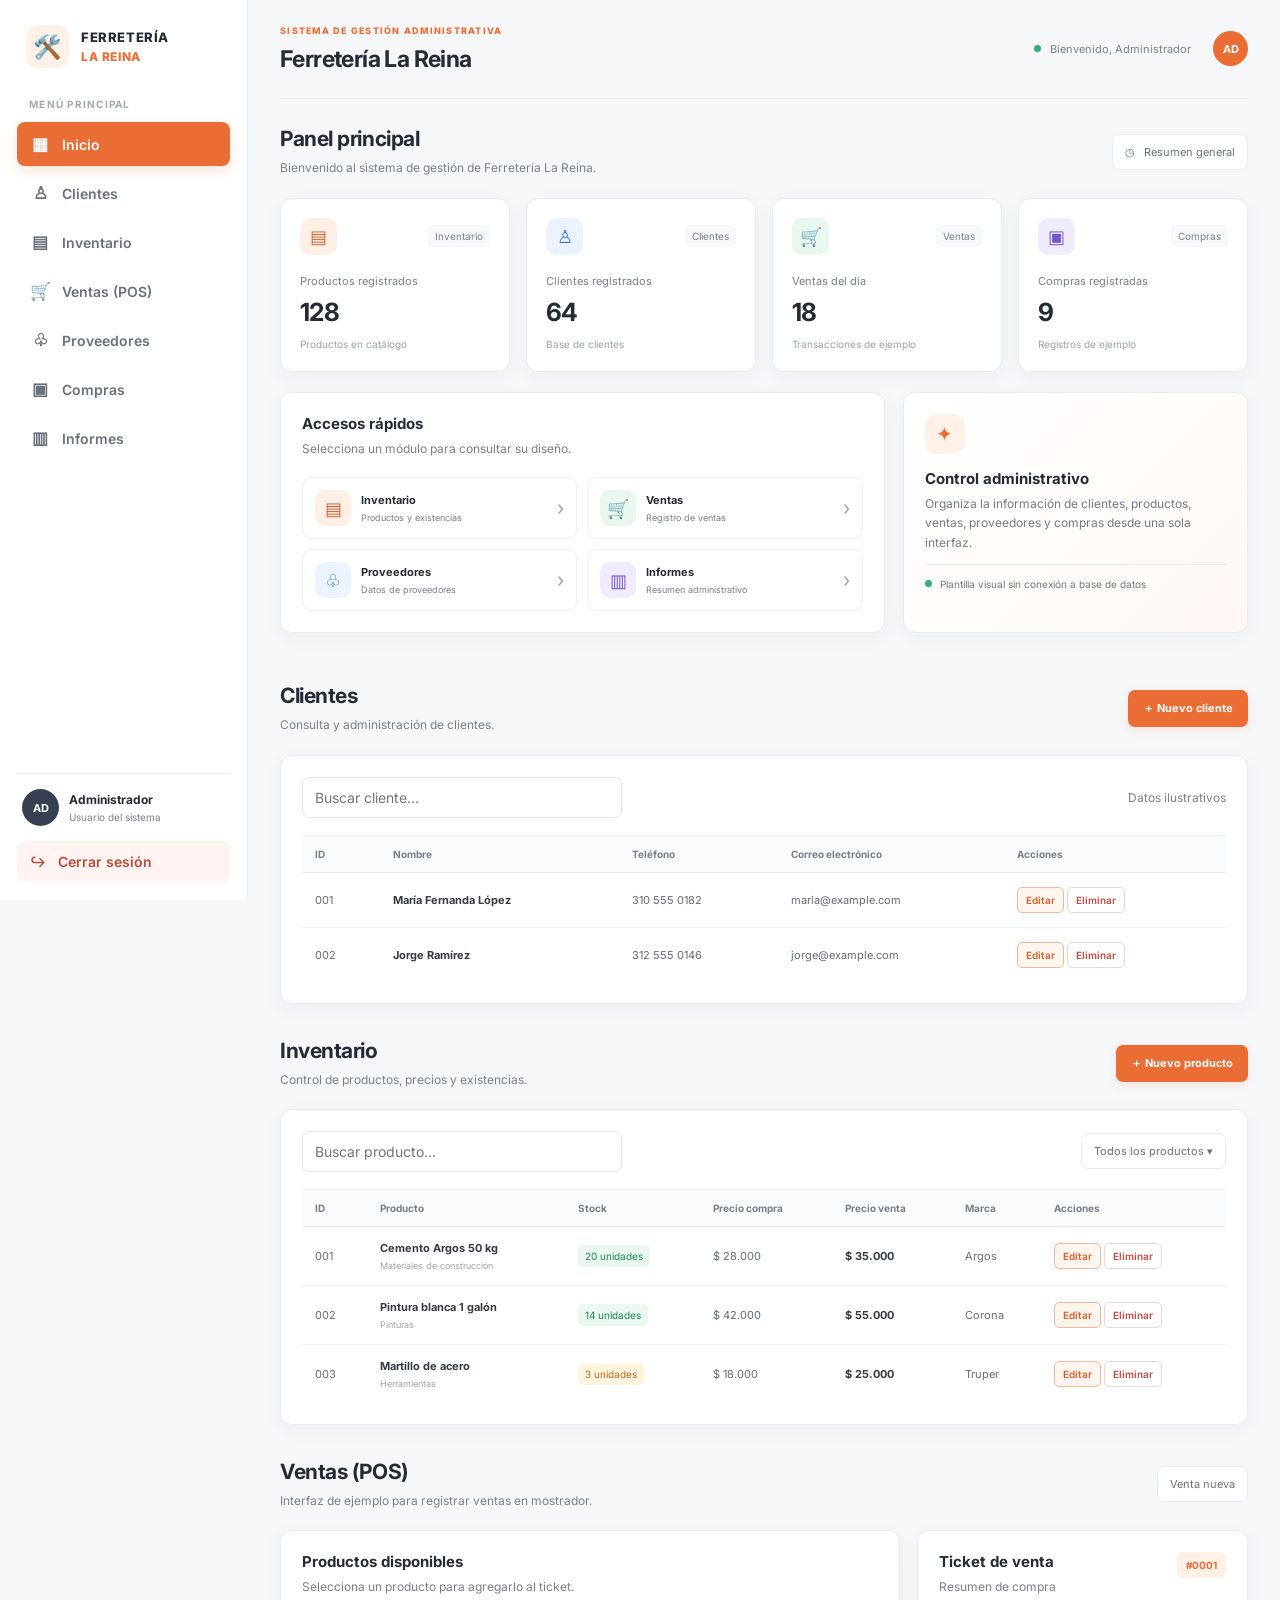
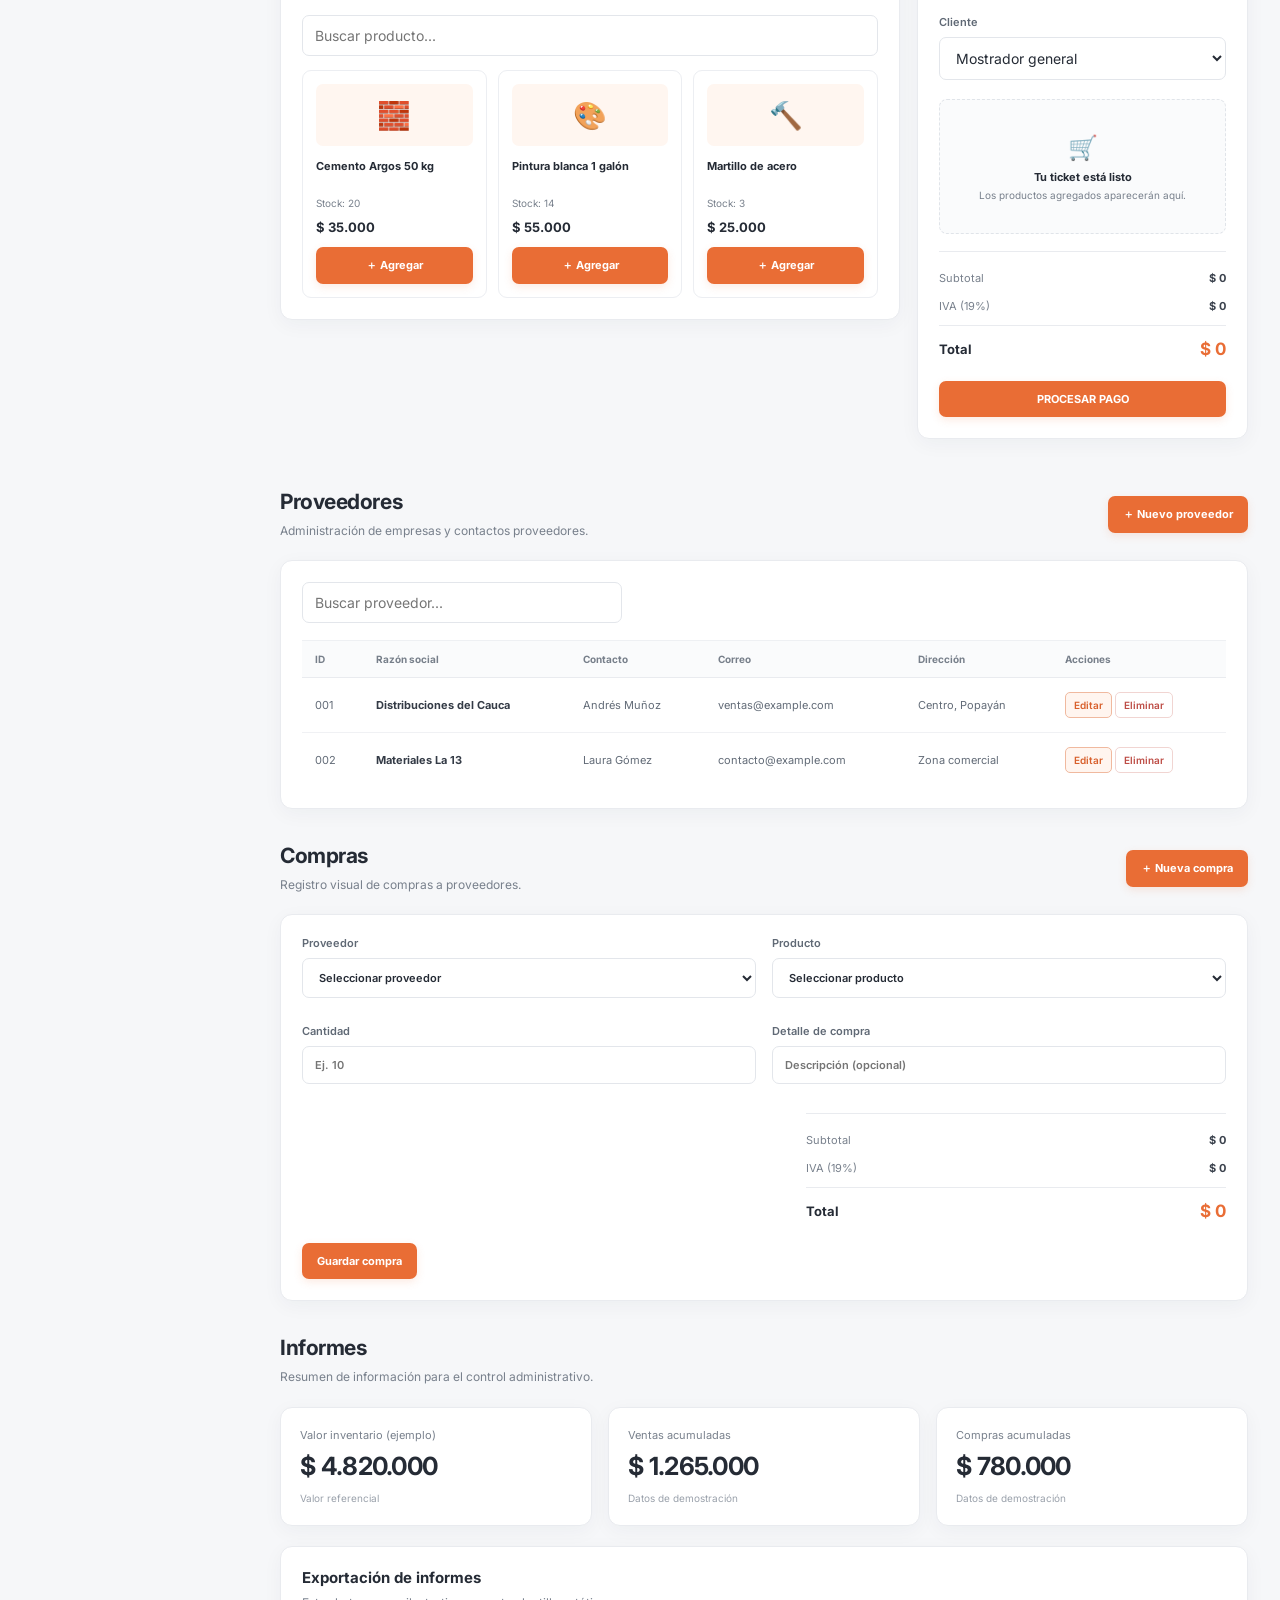
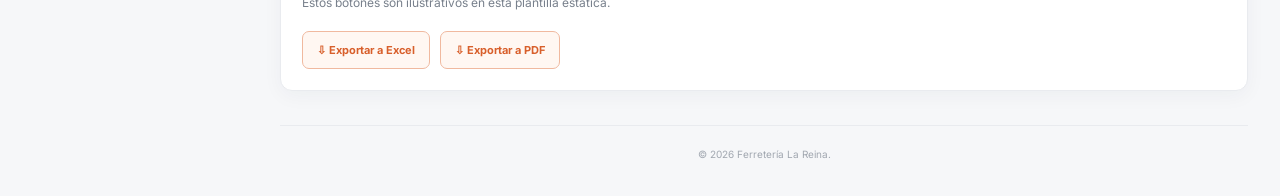
==== index.html @ 843c3f24 "Ejercicio 1: Registro de modificacion local" ====
<!DOCTYPE html>
<html lang="es">
<head>
  <meta charset="UTF-8">
  <meta name="viewport" content="width=device-width, initial-scale=1.0">
  <title>Ferretería La Reina | Plantilla administrativa</title>
  <link rel="stylesheet" href="estilos.css">
</head>
<body>
  <div class="app-shell">
    <aside class="sidebar">
      <a class="brand" href="#inicio" aria-label="Ferretería La Reina, inicio">
        <span class="brand-icon">🛠️</span>
        <span><strong>FERRETERÍA</strong><small>LA REINA</small></span>
      </a>

      <div class="menu-label">MENÚ PRINCIPAL</div>
      <nav class="menu">
        <a class="menu-link active" href="#inicio"><span class="menu-icon">▦</span> Inicio</a>
        <a class="menu-link" href="#clientes"><span class="menu-icon">♙</span> Clientes</a>
        <a class="menu-link" href="#inventario"><span class="menu-icon">▤</span> Inventario</a>
        <a class="menu-link" href="#ventas"><span class="menu-icon">🛒</span> Ventas (POS)</a>
        <a class="menu-link" href="#proveedores"><span class="menu-icon">♧</span> Proveedores</a>
        <a class="menu-link" href="#compras"><span class="menu-icon">▣</span> Compras</a>
        <a class="menu-link" href="#informes"><span class="menu-icon">▥</span> Informes</a>
      </nav>

      <div class="sidebar-bottom">
        <div class="user-mini">
          <div class="avatar">AD</div>
          <div><strong>Administrador</strong><small>Usuario del sistema</small></div>
        </div>
        <a class="logout" href="#inicio">↪ &nbsp; Cerrar sesión</a>
      </div>
    </aside>

    <main class="main-content">
      <header class="topbar">
        <div>
          <p class="eyebrow">SISTEMA DE GESTIÓN ADMINISTRATIVA</p>
          <h1>Ferretería La Reina</h1>
        </div>
        <div class="topbar-right">
          <span class="status-dot"></span><span class="status-text">Bienvenido, Administrador</span>
          <div class="top-avatar">AD</div>
        </div>
      </header>

      <section id="inicio" class="page-section">
        <div class="welcome-row">
          <div>
            <h2>Panel principal</h2>
            <p class="muted">Bienvenido al sistema de gestión de Ferretería La Reina.</p>
          </div>
          <span class="date-chip">◷ &nbsp; Resumen general</span>
        </div>

        <div class="stats-grid">
          <article class="stat-card">
            <div class="stat-top"><span class="stat-icon orange">▤</span><span class="stat-tag">Inventario</span></div>
            <p class="stat-label">Productos registrados</p><strong class="stat-value">128</strong>
            <p class="stat-foot">Productos en catálogo</p>
          </article>
          <article class="stat-card">
            <div class="stat-top"><span class="stat-icon blue">♙</span><span class="stat-tag">Clientes</span></div>
            <p class="stat-label">Clientes registrados</p><strong class="stat-value">64</strong>
            <p class="stat-foot">Base de clientes</p>
          </article>
          <article class="stat-card">
            <div class="stat-top"><span class="stat-icon green">🛒</span><span class="stat-tag">Ventas</span></div>
            <p class="stat-label">Ventas del día</p><strong class="stat-value">18</strong>
            <p class="stat-foot">Transacciones de ejemplo</p>
          </article>
          <article class="stat-card">
            <div class="stat-top"><span class="stat-icon purple">▣</span><span class="stat-tag">Compras</span></div>
            <p class="stat-label">Compras registradas</p><strong class="stat-value">9</strong>
            <p class="stat-foot">Registros de ejemplo</p>
          </article>
        </div>

        <div class="content-grid">
          <article class="panel">
            <div class="panel-heading"><div><h3>Accesos rápidos</h3><p class="muted">Selecciona un módulo para consultar su diseño.</p></div></div>
            <div class="quick-grid">
              <a href="#inventario" class="quick-link"><span class="quick-icon orange">▤</span><span><strong>Inventario</strong><small>Productos y existencias</small></span><span class="arrow">›</span></a>
              <a href="#ventas" class="quick-link"><span class="quick-icon green">🛒</span><span><strong>Ventas</strong><small>Registro de ventas</small></span><span class="arrow">›</span></a>
              <a href="#proveedores" class="quick-link"><span class="quick-icon blue">♧</span><span><strong>Proveedores</strong><small>Datos de proveedores</small></span><span class="arrow">›</span></a>
              <a href="#informes" class="quick-link"><span class="quick-icon purple">▥</span><span><strong>Informes</strong><small>Resumen administrativo</small></span><span class="arrow">›</span></a>
            </div>
          </article>
          <article class="panel notice-panel">
            <div class="notice-icon">✦</div>
            <h3>Control administrativo</h3>
            <p>Organiza la información de clientes, productos, ventas, proveedores y compras desde una sola interfaz.</p>
            <div class="notice-line"><span class="status-dot"></span> Plantilla visual sin conexión a base de datos</div>
          </article>
        </div>
      </section>

      <section id="clientes" class="page-section">
        <div class="section-heading"><div><h2>Clientes</h2><p class="muted">Consulta y administración de clientes.</p></div><button class="btn-primary" type="button">＋ Nuevo cliente</button></div>
        <div class="panel">
          <div class="toolbar"><input type="search" placeholder="Buscar cliente..." aria-label="Buscar cliente"><span class="muted">Datos ilustrativos</span></div>
          <div class="table-wrap"><table><thead><tr><th>ID</th><th>Nombre</th><th>Teléfono</th><th>Correo electrónico</th><th>Acciones</th></tr></thead><tbody>
            <tr><td>001</td><td><strong>María Fernanda López</strong></td><td>310 555 0182</td><td>maria@example.com</td><td><button class="btn-small">Editar</button> <button class="btn-small danger">Eliminar</button></td></tr>
            <tr><td>002</td><td><strong>Jorge Ramírez</strong></td><td>312 555 0146</td><td>jorge@example.com</td><td><button class="btn-small">Editar</button> <button class="btn-small danger">Eliminar</button></td></tr>
          </tbody></table></div>
        </div>
      </section>

      <section id="inventario" class="page-section">
        <div class="section-heading"><div><h2>Inventario</h2><p class="muted">Control de productos, precios y existencias.</p></div><button class="btn-primary" type="button">＋ Nuevo producto</button></div>
        <div class="panel">
          <div class="toolbar"><input type="search" placeholder="Buscar producto..." aria-label="Buscar producto"><span class="filter-chip">Todos los productos ▾</span></div>
          <div class="table-wrap"><table><thead><tr><th>ID</th><th>Producto</th><th>Stock</th><th>Precio compra</th><th>Precio venta</th><th>Marca</th><th>Acciones</th></tr></thead><tbody>
            <tr><td>001</td><td><strong>Cemento Argos 50 kg</strong><small class="cell-sub">Materiales de construcción</small></td><td><span class="stock good">20 unidades</span></td><td>$ 28.000</td><td><strong>$ 35.000</strong></td><td>Argos</td><td><button class="btn-small">Editar</button> <button class="btn-small danger">Eliminar</button></td></tr>
            <tr><td>002</td><td><strong>Pintura blanca 1 galón</strong><small class="cell-sub">Pinturas</small></td><td><span class="stock good">14 unidades</span></td><td>$ 42.000</td><td><strong>$ 55.000</strong></td><td>Corona</td><td><button class="btn-small">Editar</button> <button class="btn-small danger">Eliminar</button></td></tr>
            <tr><td>003</td><td><strong>Martillo de acero</strong><small class="cell-sub">Herramientas</small></td><td><span class="stock low">3 unidades</span></td><td>$ 18.000</td><td><strong>$ 25.000</strong></td><td>Truper</td><td><button class="btn-small">Editar</button> <button class="btn-small danger">Eliminar</button></td></tr>
          </tbody></table></div>
        </div>
      </section>

      <section id="ventas" class="page-section">
        <div class="section-heading"><div><h2>Ventas (POS)</h2><p class="muted">Interfaz de ejemplo para registrar ventas en mostrador.</p></div><span class="date-chip">Venta nueva</span></div>
        <div class="pos-grid">
          <article class="panel"><div class="panel-heading"><div><h3>Productos disponibles</h3><p class="muted">Selecciona un producto para agregarlo al ticket.</p></div></div>
            <input class="full-input" type="search" placeholder="Buscar producto...">
            <div class="product-grid">
              <div class="product-card"><div class="product-symbol">🧱</div><strong>Cemento Argos 50 kg</strong><small>Stock: 20</small><b>$ 35.000</b><button class="btn-primary full-btn">＋ Agregar</button></div>
              <div class="product-card"><div class="product-symbol">🎨</div><strong>Pintura blanca 1 galón</strong><small>Stock: 14</small><b>$ 55.000</b><button class="btn-primary full-btn">＋ Agregar</button></div>
              <div class="product-card"><div class="product-symbol">🔨</div><strong>Martillo de acero</strong><small>Stock: 3</small><b>$ 25.000</b><button class="btn-primary full-btn">＋ Agregar</button></div>
            </div>
          </article>
          <article class="panel ticket"><div class="panel-heading"><div><h3>Ticket de venta</h3><p class="muted">Resumen de compra</p></div><span class="ticket-number">#0001</span></div>
            <label for="cliente">Cliente</label><select id="cliente" class="full-input"><option>Mostrador general</option><option>María Fernanda López</option></select>
            <div class="empty-ticket"><span>🛒</span><strong>Tu ticket está listo</strong><small>Los productos agregados aparecerán aquí.</small></div>
            <div class="totals"><div><span>Subtotal</span><strong>$ 0</strong></div><div><span>IVA (19%)</span><strong>$ 0</strong></div><div class="total-line"><span>Total</span><strong>$ 0</strong></div></div>
            <button class="btn-primary full-btn" type="button">PROCESAR PAGO</button>
          </article>
        </div>
      </section>

      <section id="proveedores" class="page-section">
        <div class="section-heading"><div><h2>Proveedores</h2><p class="muted">Administración de empresas y contactos proveedores.</p></div><button class="btn-primary" type="button">＋ Nuevo proveedor</button></div>
        <div class="panel"><div class="toolbar"><input type="search" placeholder="Buscar proveedor..." aria-label="Buscar proveedor"></div>
          <div class="table-wrap"><table><thead><tr><th>ID</th><th>Razón social</th><th>Contacto</th><th>Correo</th><th>Dirección</th><th>Acciones</th></tr></thead><tbody>
            <tr><td>001</td><td><strong>Distribuciones del Cauca</strong></td><td>Andrés Muñoz</td><td>ventas@example.com</td><td>Centro, Popayán</td><td><button class="btn-small">Editar</button> <button class="btn-small danger">Eliminar</button></td></tr>
            <tr><td>002</td><td><strong>Materiales La 13</strong></td><td>Laura Gómez</td><td>contacto@example.com</td><td>Zona comercial</td><td><button class="btn-small">Editar</button> <button class="btn-small danger">Eliminar</button></td></tr>
          </tbody></table></div>
        </div>
      </section>

      <section id="compras" class="page-section">
        <div class="section-heading"><div><h2>Compras</h2><p class="muted">Registro visual de compras a proveedores.</p></div><button class="btn-primary" type="button">＋ Nueva compra</button></div>
        <div class="panel"><div class="form-grid"><label>Proveedor<select class="full-input"><option>Seleccionar proveedor</option><option>Distribuciones del Cauca</option></select></label><label>Producto<select class="full-input"><option>Seleccionar producto</option><option>Cemento Argos 50 kg</option></select></label><label>Cantidad<input class="full-input" type="number" placeholder="Ej. 10"></label><label>Detalle de compra<input class="full-input" type="text" placeholder="Descripción (opcional)"></label></div>
          <div class="purchase-summary"><div><span>Subtotal</span><strong>$ 0</strong></div><div><span>IVA (19%)</span><strong>$ 0</strong></div><div class="total-line"><span>Total</span><strong>$ 0</strong></div></div><button class="btn-primary" type="button">Guardar compra</button>
        </div>
      </section>

      <section id="informes" class="page-section">
        <div class="section-heading"><div><h2>Informes</h2><p class="muted">Resumen de información para el control administrativo.</p></div></div>
        <div class="stats-grid report-stats"><article class="stat-card"><p class="stat-label">Valor inventario (ejemplo)</p><strong class="stat-value">$ 4.820.000</strong><p class="stat-foot">Valor referencial</p></article><article class="stat-card"><p class="stat-label">Ventas acumuladas</p><strong class="stat-value">$ 1.265.000</strong><p class="stat-foot">Datos de demostración</p></article><article class="stat-card"><p class="stat-label">Compras acumuladas</p><strong class="stat-value">$ 780.000</strong><p class="stat-foot">Datos de demostración</p></article></div>
        <div class="panel"><div class="panel-heading"><div><h3>Exportación de informes</h3><p class="muted">Estos botones son ilustrativos en esta plantilla estática.</p></div></div><div class="export-row"><button class="btn-outline">⇩ Exportar a Excel</button><button class="btn-outline">⇩ Exportar a PDF</button></div></div>
      </section>

      <footer class="footer">© 2026 Ferretería La Reina. </footer>
    </main>
  </div>
</body>
</html>
---- estilos.css ----
@import url('https://fonts.googleapis.com/css2?family=Inter:wght@400;500;600;700;800&display=swap');

:root {
  --orange: #e96d35;
  --orange-dark: #d95d27;
  --orange-soft: #fff0e8;
  --ink: #252b35;
  --muted: #78808c;
  --line: #e9ebef;
  --surface: #ffffff;
  --page: #f6f7f9;
  --green: #198754;
  --shadow: 0 5px 20px rgba(30, 41, 59, .045);
}
* { box-sizing: border-box; }
html { scroll-behavior: smooth; scroll-padding-top: 22px; }
body { margin: 0; font-family: Inter, Arial, sans-serif; background: var(--page); color: var(--ink); font-size: 14px; }
a { color: inherit; text-decoration: none; }
button, input, select { font: inherit; }
button { cursor: pointer; }
.app-shell { min-height: 100vh; }
.sidebar { position: fixed; inset: 0 auto 0 0; width: 248px; background: #fff; border-right: 1px solid var(--line); display: flex; flex-direction: column; padding: 25px 17px 18px; z-index: 5; }
.brand { display: flex; align-items: center; gap: 12px; padding: 0 9px 30px; color: var(--ink); }
.brand-icon { width: 43px; height: 43px; display: grid; place-items: center; border-radius: 12px; background: var(--orange-soft); font-size: 23px; }
.brand strong, .brand small { display: block; letter-spacing: .6px; }
.brand strong { font-size: 13px; font-weight: 800; }
.brand small { color: var(--orange); font-size: 12px; font-weight: 800; margin-top: 4px; }
.menu-label { color: #a2a8b1; font-size: 10px; letter-spacing: 1.25px; font-weight: 700; padding: 0 12px 12px; }
.menu { display: grid; gap: 5px; }
.menu-link { display: flex; align-items: center; gap: 12px; min-height: 44px; padding: 0 13px; border-radius: 8px; color: #69717d; font-weight: 600; transition: .18s ease; }
.menu-link:hover { background: #fff6f1; color: var(--orange-dark); }
.menu-link.active { background: var(--orange); color: #fff; box-shadow: 0 5px 12px #e96d3530; }
.menu-icon { width: 20px; text-align: center; font-size: 17px; }
.sidebar-bottom { margin-top: auto; }
.user-mini { display: flex; align-items: center; gap: 10px; padding: 15px 5px; border-top: 1px solid var(--line); }
.avatar, .top-avatar { width: 37px; height: 37px; display: grid; place-items: center; border-radius: 50%; color: #fff; background: #354052; font-size: 11px; font-weight: 700; }
.user-mini strong, .user-mini small { display: block; }
.user-mini strong { font-size: 12px; }
.user-mini small { color: var(--muted); font-size: 10px; margin-top: 4px; }
.logout { display: block; color: #ba4b38; background: #fff4f1; padding: 12px 13px; border-radius: 8px; font-weight: 600; }
.logout:hover { background: #ffe8e0; }
.main-content { margin-left: 248px; padding: 0 32px 28px; max-width: 1800px; }
.topbar { display: flex; align-items: center; justify-content: space-between; gap: 20px; padding: 24px 0 25px; border-bottom: 1px solid var(--line); margin-bottom: 27px; }
.eyebrow { color: var(--orange); font-size: 9px; font-weight: 800; letter-spacing: 1.25px; margin: 0 0 7px; }
h1, h2, h3, p { margin-top: 0; }
h1 { margin-bottom: 0; font-size: 23px; letter-spacing: -.6px; }
h2 { margin-bottom: 7px; font-size: 21px; letter-spacing: -.45px; }
h3 { font-size: 15px; margin-bottom: 6px; }
p { line-height: 1.6; }
.muted { color: var(--muted); font-size: 12px; margin-bottom: 0; }
.topbar-right { display: flex; align-items: center; gap: 9px; color: var(--muted); font-size: 11px; }
.status-dot { display: inline-block; width: 7px; height: 7px; background: #32ad73; border-radius: 50%; flex: 0 0 auto; }
.top-avatar { margin-left: 13px; background: var(--orange); width: 35px; height: 35px; }
.page-section { margin-bottom: 34px; }
.welcome-row, .section-heading { display: flex; align-items: center; justify-content: space-between; gap: 18px; margin-bottom: 20px; }
.date-chip, .filter-chip { display: inline-flex; align-items: center; border: 1px solid var(--line); background: #fff; color: #68717e; border-radius: 7px; padding: 10px 12px; font-size: 11px; white-space: nowrap; }
.stats-grid { display: grid; grid-template-columns: repeat(4, minmax(0, 1fr)); gap: 16px; margin-bottom: 20px; }
.stat-card, .panel { background: var(--surface); border: 1px solid var(--line); border-radius: 12px; box-shadow: var(--shadow); }
.stat-card { padding: 19px; min-width: 0; }
.stat-top { display: flex; justify-content: space-between; align-items: center; margin-bottom: 18px; }
.stat-icon, .quick-icon { display: grid; place-items: center; width: 37px; height: 37px; border-radius: 10px; font-size: 18px; }
.orange { color: #d85f2b; background: #fff0e7; }
.blue { color: #3478c6; background: #eaf3ff; }
.green { color: #198754; background: #e8f8ef; }
.purple { color: #7657c8; background: #f0ebff; }
.stat-tag { font-size: 10px; color: var(--muted); background: #f7f8fa; border-radius: 5px; padding: 5px 7px; }
.stat-label { color: var(--muted); font-size: 11px; margin-bottom: 7px; }
.stat-value { display: block; font-size: 25px; letter-spacing: -.7px; }
.stat-foot { color: #9aa1ab; font-size: 10px; margin: 9px 0 0; }
.content-grid { display: grid; grid-template-columns: minmax(0, 1.4fr) minmax(250px, .8fr); gap: 18px; }
.panel { padding: 21px; margin-bottom: 16px; min-width: 0; }
.panel-heading { display: flex; align-items: flex-start; justify-content: space-between; gap: 12px; margin-bottom: 19px; }
.quick-grid { display: grid; grid-template-columns: repeat(2, minmax(0, 1fr)); gap: 10px; }
.quick-link { display: flex; align-items: center; gap: 10px; border: 1px solid #eef0f3; border-radius: 9px; padding: 12px; transition: .15s; min-width: 0; }
.quick-link:hover { border-color: #f0b59a; background: #fffaf7; }
.quick-icon { flex: 0 0 36px; width: 36px; height: 36px; }
.quick-link strong, .quick-link small { display: block; }
.quick-link strong { font-size: 11px; }
.quick-link small { color: var(--muted); font-size: 9px; margin-top: 5px; }
.arrow { color: #9da4ad; margin-left: auto; font-size: 20px; }
.notice-panel { background: linear-gradient(135deg, #fff 0%, #fff8f3 100%); }
.notice-icon { display: grid; place-items: center; width: 40px; height: 40px; background: var(--orange-soft); color: var(--orange); border-radius: 12px; font-size: 20px; margin-bottom: 15px; }
.notice-panel p { color: #737b86; font-size: 12px; }
.notice-line { display: flex; align-items: center; gap: 8px; color: #6e7783; font-size: 10px; padding-top: 13px; border-top: 1px solid #f0e7e2; }
.btn-primary { background: var(--orange); color: #fff; border: 0; border-radius: 7px; padding: 11px 15px; font-weight: 700; font-size: 11px; box-shadow: 0 3px 8px #e96d3525; transition: .18s; white-space: nowrap; }
.btn-primary:hover { background: var(--orange-dark); transform: translateY(-1px); }
.toolbar { display: flex; align-items: center; justify-content: space-between; gap: 12px; margin-bottom: 17px; }
input, select { border: 1px solid #e3e6eb; border-radius: 7px; padding: 11px 12px; background: #fff; color: var(--ink); outline: none; }
input:focus, select:focus { border-color: #e99a75; box-shadow: 0 0 0 3px #e96d3518; }
.toolbar input { width: min(100%, 320px); }
.table-wrap { width: 100%; overflow-x: auto; }
table { width: 100%; border-collapse: collapse; white-space: nowrap; font-size: 11px; }
th { text-align: left; padding: 12px 13px; background: #fafbfc; color: #777f8a; font-size: 10px; font-weight: 700; border-top: 1px solid #eef0f3; border-bottom: 1px solid #e9ebef; }
td { padding: 14px 13px; border-bottom: 1px solid #f0f1f4; color: #626b77; }
tbody tr:last-child td { border-bottom: 0; }
tbody tr:hover { background: #fffaf7; }
td strong { color: #343b46; }
.cell-sub { display: block; margin-top: 5px; color: #9ba2ac; font-size: 9px; }
.btn-small { border: 1px solid #f0b99f; background: #fff5ef; color: #d85f2b; padding: 6px 8px; border-radius: 5px; font-size: 10px; font-weight: 600; }
.btn-small:hover { background: #ffe8dc; }
.btn-small.danger { color: #bd4c45; background: #fff; border-color: #f1d5d2; }
.stock { display: inline-block; padding: 5px 7px; border-radius: 5px; font-size: 10px; }
.stock.good { color: #198754; background: #eaf8ef; }
.stock.low { color: #bd6b12; background: #fff4df; }
.pos-grid { display: grid; grid-template-columns: minmax(0, 1.5fr) minmax(270px, .8fr); gap: 17px; align-items: start; }
.full-input { width: 100%; margin-bottom: 14px; }
.product-grid { display: grid; grid-template-columns: repeat(3, minmax(0, 1fr)); gap: 11px; }
.product-card { display: flex; flex-direction: column; align-items: flex-start; padding: 13px; border: 1px solid #eceef2; border-radius: 9px; min-width: 0; }
.product-symbol { display: grid; place-items: center; height: 62px; width: 100%; border-radius: 7px; background: #fff6f0; font-size: 27px; margin-bottom: 12px; }
.product-card strong { font-size: 11px; line-height: 1.5; min-height: 34px; }
.product-card small { color: var(--muted); font-size: 10px; margin: 5px 0 10px; }
.product-card b { font-size: 13px; margin-bottom: 12px; }
.full-btn { width: 100%; }
.ticket-number { color: var(--orange); background: var(--orange-soft); padding: 7px 9px; border-radius: 6px; font-size: 10px; font-weight: 700; }
.ticket label, .form-grid label { display: block; color: #606975; font-size: 11px; font-weight: 600; margin-bottom: 8px; }
.empty-ticket { display: flex; flex-direction: column; align-items: center; justify-content: center; text-align: center; min-height: 135px; background: #fafbfc; border: 1px dashed #e0e4e9; border-radius: 8px; margin: 5px 0 17px; padding: 15px; }
.empty-ticket span { font-size: 24px; margin-bottom: 8px; }
.empty-ticket strong { font-size: 11px; }
.empty-ticket small { color: var(--muted); font-size: 10px; margin-top: 5px; }
.totals, .purchase-summary { border-top: 1px solid var(--line); padding-top: 12px; margin-bottom: 15px; }
.totals div, .purchase-summary div { display: flex; align-items: center; justify-content: space-between; color: var(--muted); font-size: 11px; padding: 7px 0; }
.totals strong, .purchase-summary strong { color: #3b424d; }
.totals .total-line, .purchase-summary .total-line { border-top: 1px solid var(--line); margin-top: 5px; padding-top: 13px; color: var(--ink); font-weight: 700; font-size: 13px; }
.total-line strong { color: var(--orange); font-size: 17px; }
.form-grid { display: grid; grid-template-columns: repeat(2, minmax(0, 1fr)); gap: 12px 16px; margin-bottom: 15px; }
.form-grid label { margin-bottom: 0; }
.form-grid input, .form-grid select { display: block; width: 100%; margin-top: 8px; }
.purchase-summary { max-width: 420px; margin-left: auto; }
.report-stats { grid-template-columns: repeat(3, minmax(0, 1fr)); }
.export-row { display: flex; flex-wrap: wrap; gap: 10px; }
.btn-outline { border: 1px solid #f0b99f; background: #fff7f2; color: #d85f2b; border-radius: 7px; padding: 11px 14px; font-size: 11px; font-weight: 700; }
.btn-outline:hover { background: #ffebe0; }
.footer { border-top: 1px solid var(--line); padding: 22px 0 8px; color: #a1a7b0; text-align: center; font-size: 10px; }
@media (min-width: 1500px) { .main-content { margin-right: auto; padding-left: 42px; padding-right: 42px; } }
@media (max-width: 1100px) {
  .sidebar { width: 215px; }
  .main-content { margin-left: 215px; padding: 0 22px 24px; }
  .stats-grid { grid-template-columns: repeat(2, minmax(0, 1fr)); }
  .content-grid, .pos-grid { grid-template-columns: 1fr; }
  .product-grid { grid-template-columns: repeat(3, minmax(0, 1fr)); }
}
@media (max-width: 720px) {
  .sidebar { position: relative; width: 100%; inset: auto; padding: 15px; border-right: 0; border-bottom: 1px solid var(--line); }
  .brand { padding: 0 5px 15px; }
  .menu-label, .sidebar-bottom { display: none; }
  .menu { display: flex; overflow-x: auto; padding-bottom: 3px; }
  .menu-link { flex: 0 0 auto; min-height: 38px; padding: 0 11px; font-size: 11px; }
  .main-content { margin-left: 0; padding: 0 14px 20px; }
  .topbar { padding: 18px 0; align-items: flex-start; }
  h1 { font-size: 19px; }
  .eyebrow { font-size: 8px; }
  .topbar-right { font-size: 0; }
  .top-avatar { margin-left: 0; }
  .welcome-row, .section-heading { align-items: flex-start; }
  .date-chip { display: none; }
  .stats-grid, .report-stats { grid-template-columns: repeat(2, minmax(0, 1fr)); gap: 10px; }
  .stat-card { padding: 14px; }
  .stat-value { font-size: 21px; }
  .stat-tag { display: none; }
  .quick-grid, .form-grid { grid-template-columns: 1fr; }
  .product-grid { grid-template-columns: repeat(2, minmax(0, 1fr)); }
  .panel { padding: 15px; }
  .section-heading { flex-direction: column; }
  .section-heading .btn-primary { align-self: flex-start; }
  .toolbar { align-items: flex-start; flex-direction: column; }
  .toolbar input { width: 100%; }
}
@media (max-width: 390px) {
  .stats-grid, .report-stats, .product-grid { grid-template-columns: 1fr; }
}
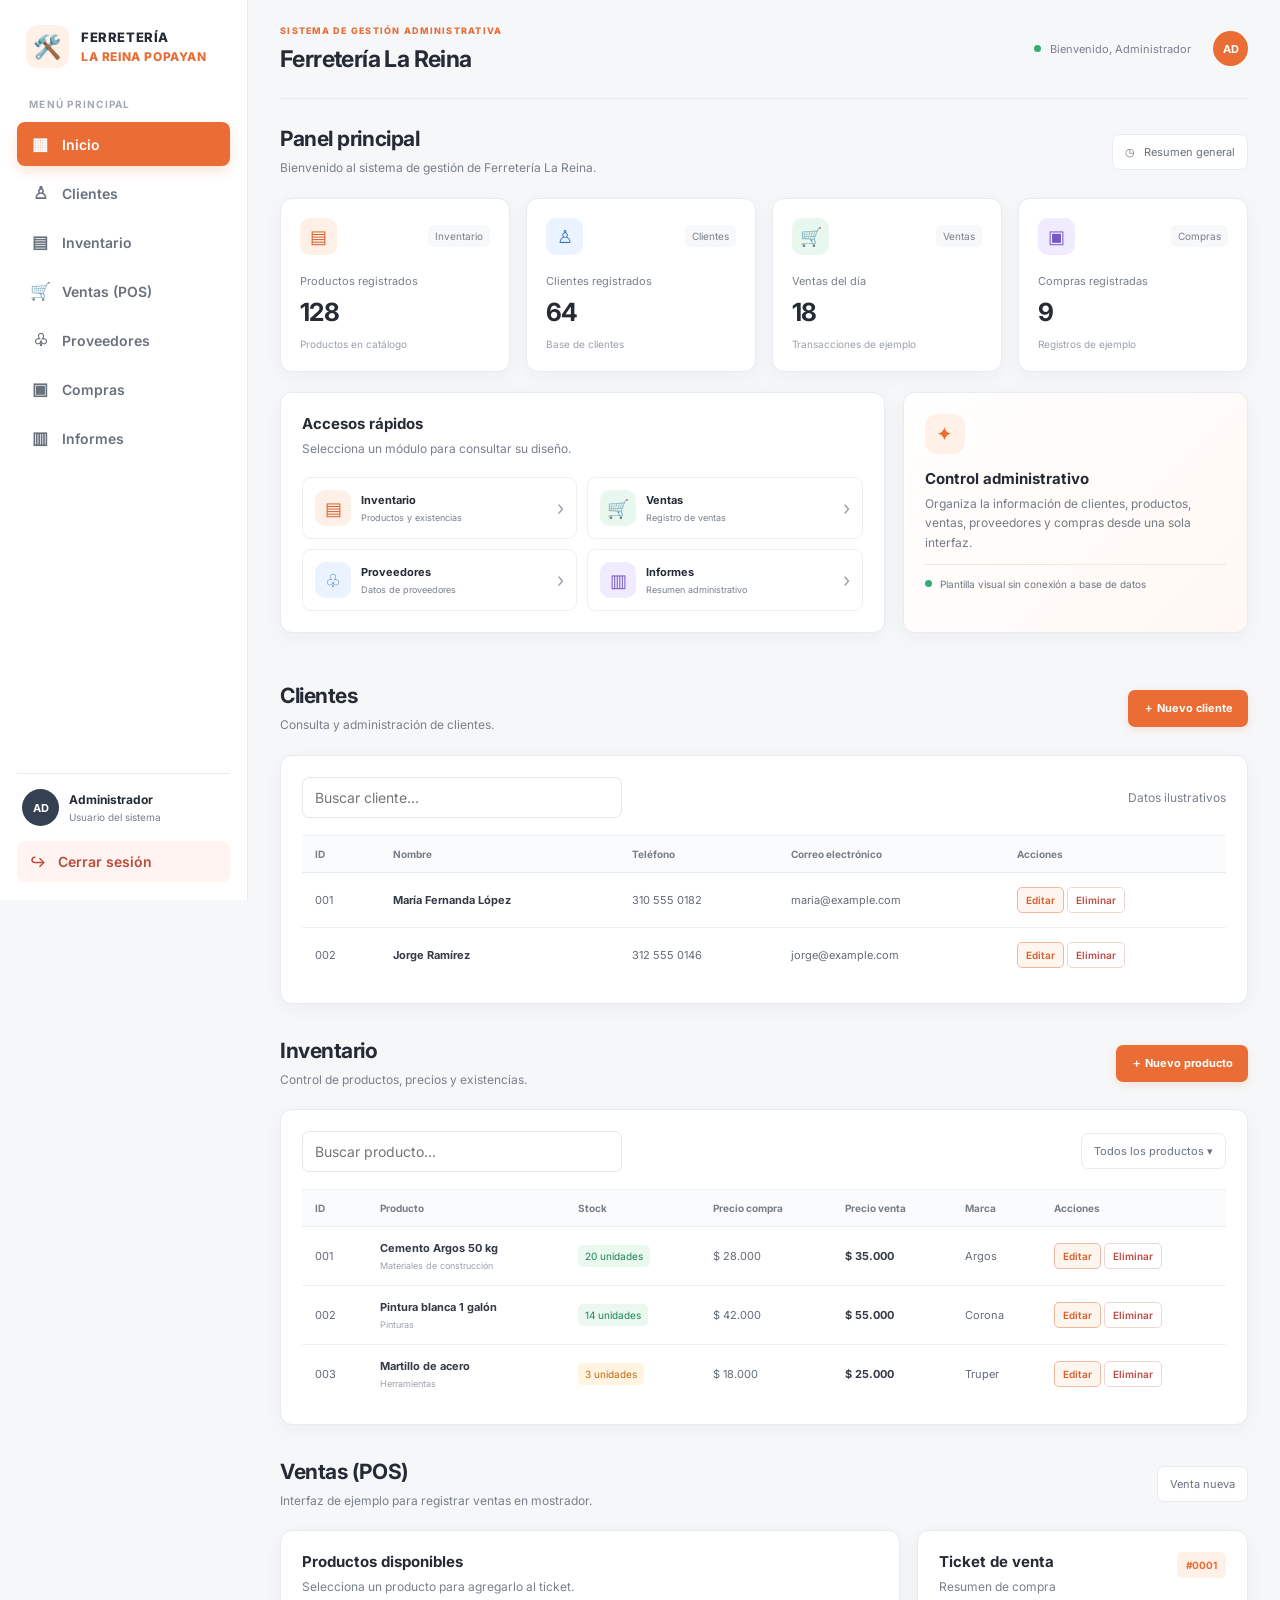
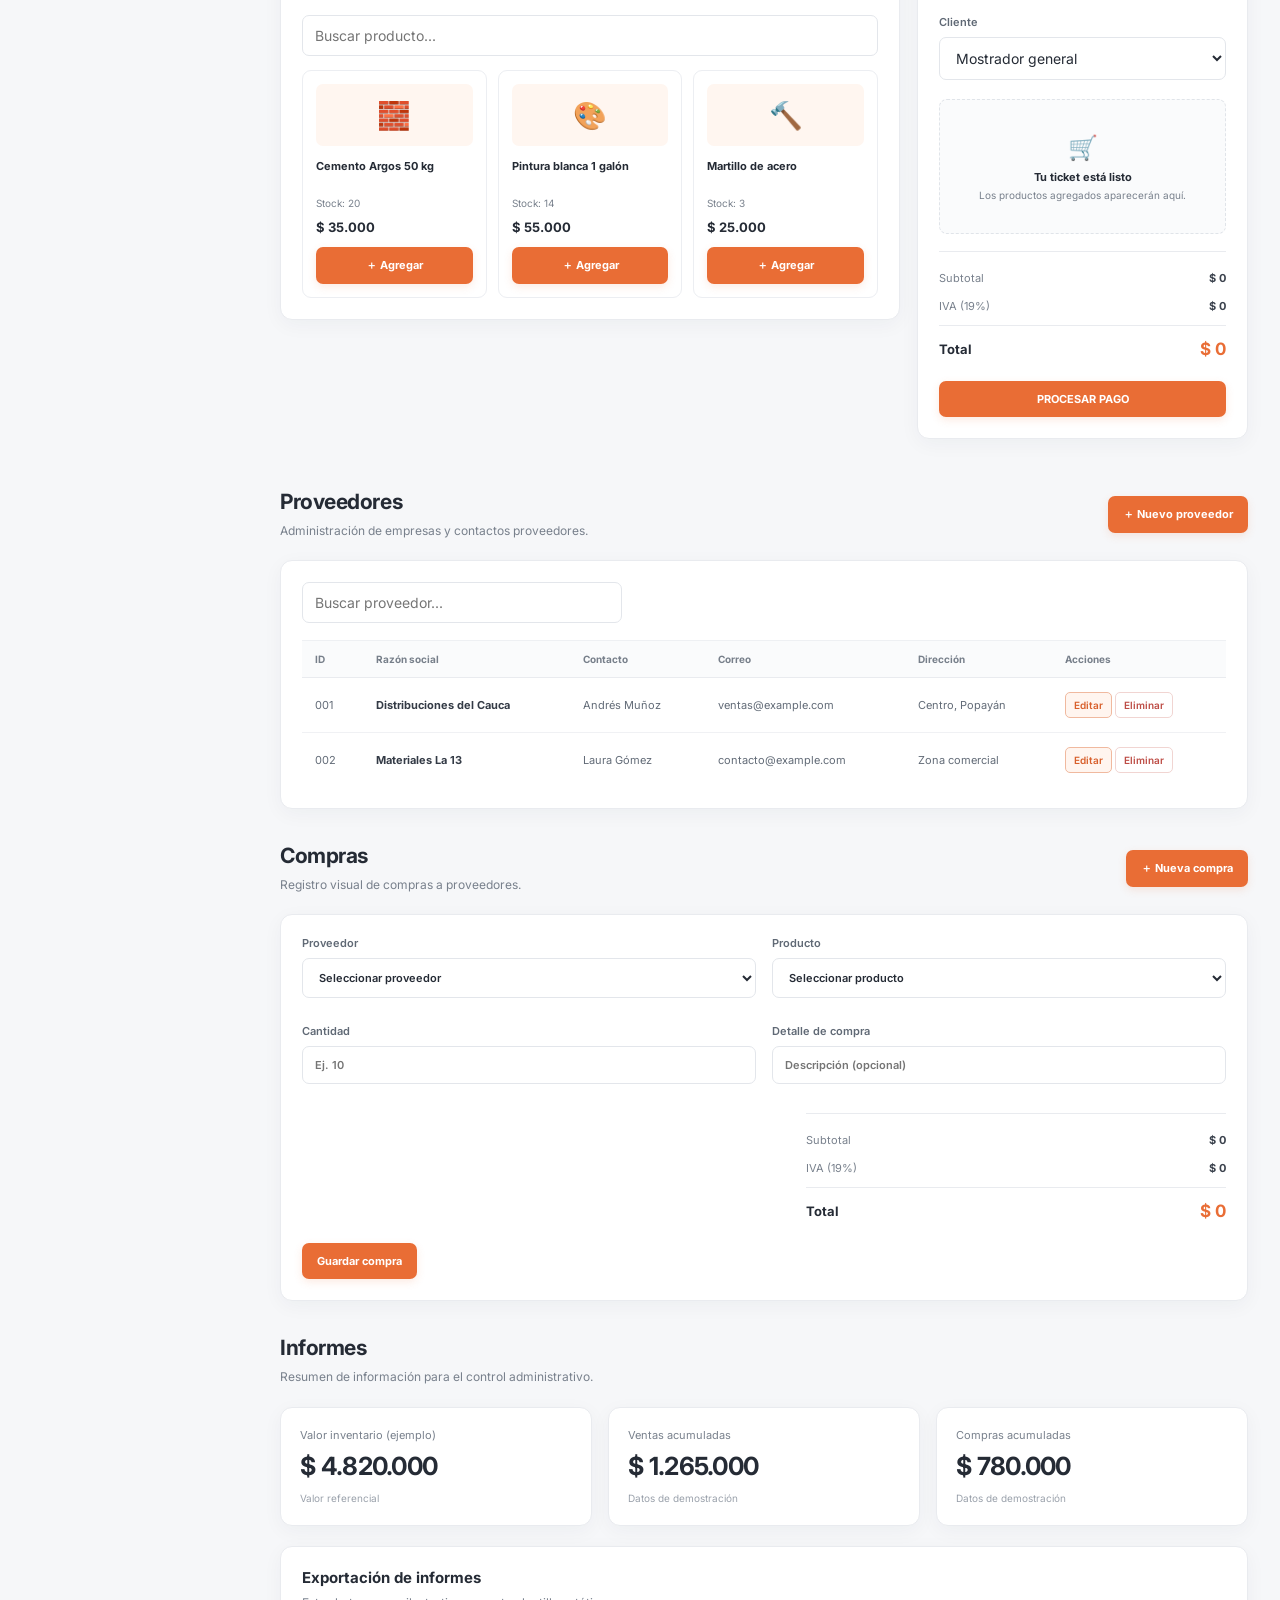
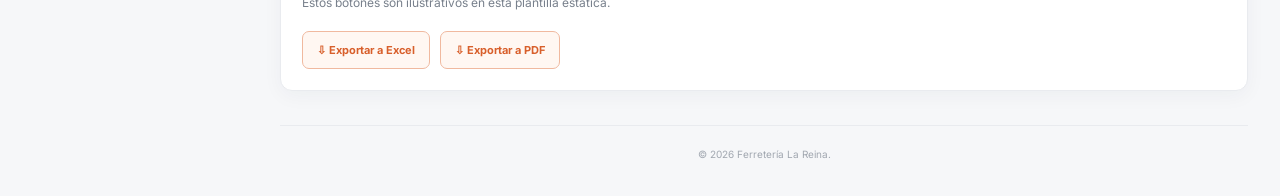
==== commit 54e8c8db: "Actualizacion dashboard" ====
--- a/index.html
+++ b/index.html
@@ -3,7 +3,7 @@
 <head>
   <meta charset="UTF-8">
   <meta name="viewport" content="width=device-width, initial-scale=1.0">
-  <title>Ferretería La Reina | Plantilla administrativa</title>
+  <title>Ferretería La Reina Popayan | Plantilla administrativa</title>
   <link rel="stylesheet" href="estilos.css">
 </head>
 <body>
@@ -11,7 +11,7 @@
     <aside class="sidebar">
       <a class="brand" href="#inicio" aria-label="Ferretería La Reina, inicio">
         <span class="brand-icon">🛠️</span>
-        <span><strong>FERRETERÍA</strong><small>LA REINA</small></span>
+        <span><strong>FERRETERÍA</strong><small>LA REINA POPAYAN</small></span>
       </a>
 
       <div class="menu-label">MENÚ PRINCIPAL</div>
